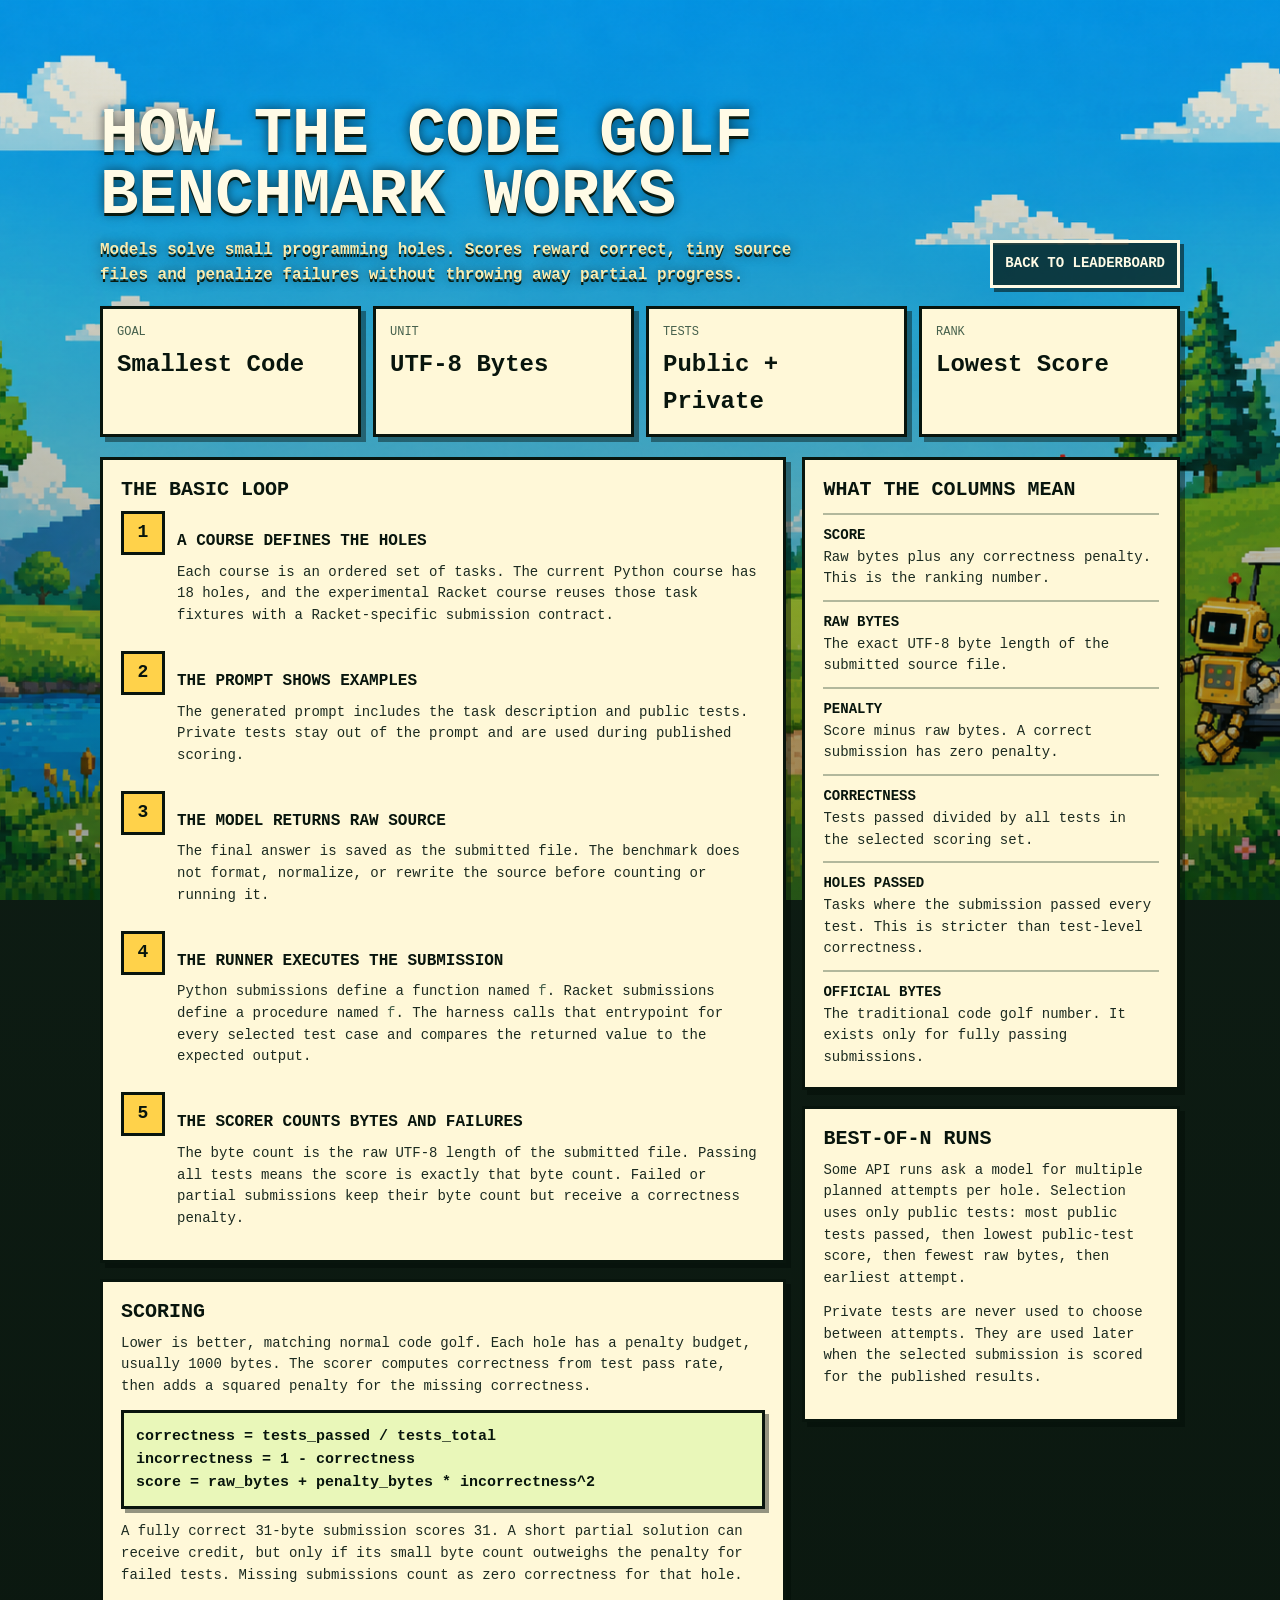
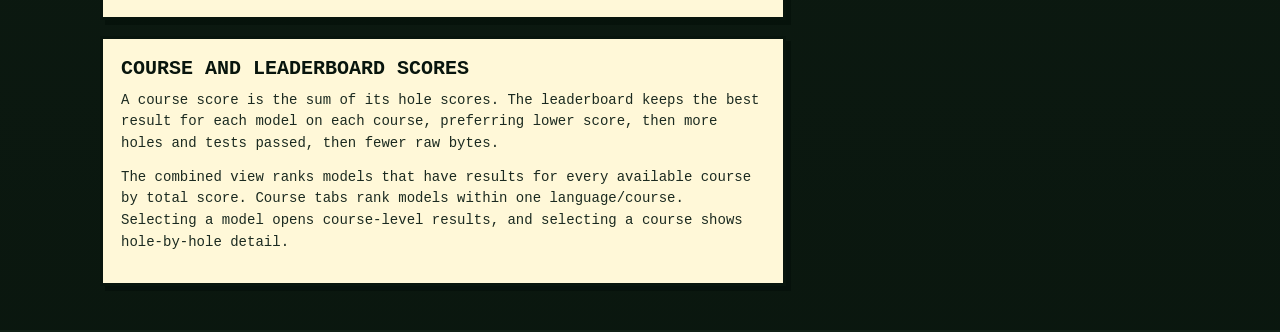
==== how-it-works.html @ 58149f3e "Initial Code Golf Benchmark website files" ====
<!doctype html>
<html lang="en">
  <head>
    <meta charset="utf-8">
    <meta name="viewport" content="width=device-width, initial-scale=1">
    <title>How the Code Golf Benchmark Works</title>
    <link rel="icon" type="image/png" href="code_golf_bench_background1.png">
    <style>
      :root {
        color-scheme: dark;
        --bg: #102017;
        --panel: #fff8d8;
        --panel-2: #e9f7b9;
        --text: #1b2a20;
        --muted: #47614d;
        --line: #243f2c;
        --ink: #08150d;
        --link: #075f48;
        --gold: #ffd24a;
        --shadow: rgba(2, 10, 5, 0.42);
      }

      * {
        box-sizing: border-box;
      }

      body {
        margin: 0;
        min-height: 100vh;
        background:
          linear-gradient(rgba(9, 21, 13, 0.08), rgba(9, 21, 13, 0.82)),
          url("code_golf_bench_background1.png") center top / cover fixed,
          var(--bg);
        color: var(--text);
        font: 14px/1.55 "Courier New", ui-monospace, SFMono-Regular, Menlo, monospace;
      }

      main {
        max-width: 1120px;
        margin: 0 auto;
        padding: 28px 20px 44px;
      }

      header {
        display: flex;
        align-items: end;
        justify-content: space-between;
        gap: 24px;
        min-height: 260px;
        margin-bottom: 18px;
        color: #fffbe6;
        text-shadow: 0 3px 0 #0a1b10, 0 0 12px rgba(0, 0, 0, 0.6);
      }

      h1 {
        margin: 0;
        max-width: 820px;
        font-size: clamp(34px, 6vw, 64px);
        line-height: 0.95;
        font-weight: 900;
        letter-spacing: 0;
        text-transform: uppercase;
      }

      h2 {
        margin: 0 0 10px;
        color: var(--ink);
        font-size: 20px;
        line-height: 1.15;
        letter-spacing: 0;
        text-transform: uppercase;
      }

      h3 {
        margin: 18px 0 8px;
        color: var(--ink);
        font-size: 16px;
        letter-spacing: 0;
        text-transform: uppercase;
      }

      p {
        margin: 0 0 12px;
      }

      ul,
      ol {
        margin: 0 0 0 22px;
        padding: 0;
      }

      li + li {
        margin-top: 8px;
      }

      a {
        color: var(--link);
        font-weight: 650;
        text-decoration: none;
      }

      a:hover {
        background: var(--gold);
        color: var(--ink);
        text-decoration: none;
      }

      code {
        color: var(--muted);
      }

      .subhead {
        max-width: 700px;
        margin: 12px 0 0;
        color: #f8edb2;
        font-size: 16px;
        font-weight: 700;
      }

      .top-link {
        display: inline-block;
        flex: 0 0 auto;
        border: 3px solid #fffbe6;
        background: rgba(8, 21, 13, 0.72);
        color: #fffbe6;
        padding: 10px 12px;
        box-shadow: 4px 4px 0 rgba(2, 10, 5, 0.55);
        text-shadow: none;
        text-transform: uppercase;
      }

      .top-link:hover {
        background: var(--gold);
        color: var(--ink);
        text-shadow: none;
      }

      .summary {
        display: grid;
        grid-template-columns: repeat(4, minmax(0, 1fr));
        gap: 12px;
        margin-bottom: 20px;
      }

      .metric,
      .panel {
        background: var(--panel);
        border: 3px solid var(--ink);
        border-radius: 0;
        box-shadow: 5px 5px 0 var(--shadow);
      }

      .metric {
        padding: 14px;
      }

      .metric span {
        display: block;
        color: var(--muted);
        font-size: 12px;
        text-transform: uppercase;
      }

      .metric strong {
        display: block;
        margin-top: 4px;
        color: var(--ink);
        font-size: 24px;
      }

      .content-grid {
        display: grid;
        grid-template-columns: minmax(0, 1fr) minmax(280px, 0.55fr);
        gap: 16px;
        align-items: start;
      }

      .panel {
        padding: 18px;
      }

      .panel + .panel {
        margin-top: 16px;
      }

      .steps {
        counter-reset: step;
        display: grid;
        gap: 12px;
      }

      .step {
        position: relative;
        min-height: 78px;
        padding-left: 56px;
      }

      .step::before {
        counter-increment: step;
        content: counter(step);
        position: absolute;
        left: 0;
        top: 0;
        width: 38px;
        height: 38px;
        display: grid;
        place-items: center;
        border: 3px solid var(--ink);
        background: var(--gold);
        color: var(--ink);
        font-size: 18px;
        font-weight: 900;
      }

      .formula {
        margin: 12px 0 0;
        border: 3px solid var(--ink);
        background: var(--panel-2);
        color: var(--ink);
        padding: 12px;
        font-size: 15px;
        font-weight: 800;
        box-shadow: 4px 4px 0 var(--shadow);
      }

      .after-formula {
        margin-top: 12px;
      }

      .definition-list {
        display: grid;
        gap: 10px;
        margin-top: 12px;
      }

      .definition {
        border-top: 2px solid rgba(36, 63, 44, 0.35);
        padding-top: 10px;
      }

      .definition strong {
        display: block;
        color: var(--ink);
        text-transform: uppercase;
      }

      @media (max-width: 820px) {
        body {
          background-attachment: scroll;
        }

        header {
          display: block;
          min-height: 220px;
          padding-top: 90px;
        }

        .top-link {
          margin-top: 16px;
        }

        .summary,
        .content-grid {
          grid-template-columns: 1fr;
        }
      }

      @media (max-width: 520px) {
        .summary {
          grid-template-columns: repeat(2, minmax(0, 1fr));
        }

        .metric strong {
          font-size: 20px;
        }
      }
    </style>
  </head>
  <body>
    <main>
      <header>
        <div>
          <h1>How the Code Golf Benchmark Works</h1>
          <p class="subhead">Models solve small programming holes. Scores reward correct, tiny source files and penalize failures without throwing away partial progress.</p>
        </div>
        <a class="top-link" href="index.html">Back to Leaderboard</a>
      </header>

      <section class="summary" aria-label="Benchmark mechanics summary">
        <div class="metric"><span>Goal</span><strong>Smallest Code</strong></div>
        <div class="metric"><span>Unit</span><strong>UTF-8 Bytes</strong></div>
        <div class="metric"><span>Tests</span><strong>Public + Private</strong></div>
        <div class="metric"><span>Rank</span><strong>Lowest Score</strong></div>
      </section>

      <div class="content-grid">
        <div>
          <section class="panel">
            <h2>The Basic Loop</h2>
            <div class="steps">
              <div class="step">
                <h3>A course defines the holes</h3>
                <p>Each course is an ordered set of tasks. The current Python course has 18 holes, and the experimental Racket course reuses those task fixtures with a Racket-specific submission contract.</p>
              </div>
              <div class="step">
                <h3>The prompt shows examples</h3>
                <p>The generated prompt includes the task description and public tests. Private tests stay out of the prompt and are used during published scoring.</p>
              </div>
              <div class="step">
                <h3>The model returns raw source</h3>
                <p>The final answer is saved as the submitted file. The benchmark does not format, normalize, or rewrite the source before counting or running it.</p>
              </div>
              <div class="step">
                <h3>The runner executes the submission</h3>
                <p>Python submissions define a function named <code>f</code>. Racket submissions define a procedure named <code>f</code>. The harness calls that entrypoint for every selected test case and compares the returned value to the expected output.</p>
              </div>
              <div class="step">
                <h3>The scorer counts bytes and failures</h3>
                <p>The byte count is the raw UTF-8 length of the submitted file. Passing all tests means the score is exactly that byte count. Failed or partial submissions keep their byte count but receive a correctness penalty.</p>
              </div>
            </div>
          </section>

          <section class="panel">
            <h2>Scoring</h2>
            <p>Lower is better, matching normal code golf. Each hole has a penalty budget, usually 1000 bytes. The scorer computes correctness from test pass rate, then adds a squared penalty for the missing correctness.</p>
            <div class="formula">
              correctness = tests_passed / tests_total<br>
              incorrectness = 1 - correctness<br>
              score = raw_bytes + penalty_bytes * incorrectness^2
            </div>
            <p class="after-formula">A fully correct 31-byte submission scores 31. A short partial solution can receive credit, but only if its small byte count outweighs the penalty for failed tests. Missing submissions count as zero correctness for that hole.</p>
          </section>

          <section class="panel">
            <h2>Course and Leaderboard Scores</h2>
            <p>A course score is the sum of its hole scores. The leaderboard keeps the best result for each model on each course, preferring lower score, then more holes and tests passed, then fewer raw bytes.</p>
            <p>The combined view ranks models that have results for every available course by total score. Course tabs rank models within one language/course. Selecting a model opens course-level results, and selecting a course shows hole-by-hole detail.</p>
          </section>
        </div>

        <aside>
          <section class="panel">
            <h2>What the Columns Mean</h2>
            <div class="definition-list">
              <div class="definition">
                <strong>Score</strong>
                <span>Raw bytes plus any correctness penalty. This is the ranking number.</span>
              </div>
              <div class="definition">
                <strong>Raw Bytes</strong>
                <span>The exact UTF-8 byte length of the submitted source file.</span>
              </div>
              <div class="definition">
                <strong>Penalty</strong>
                <span>Score minus raw bytes. A correct submission has zero penalty.</span>
              </div>
              <div class="definition">
                <strong>Correctness</strong>
                <span>Tests passed divided by all tests in the selected scoring set.</span>
              </div>
              <div class="definition">
                <strong>Holes Passed</strong>
                <span>Tasks where the submission passed every test. This is stricter than test-level correctness.</span>
              </div>
              <div class="definition">
                <strong>Official Bytes</strong>
                <span>The traditional code golf number. It exists only for fully passing submissions.</span>
              </div>
            </div>
          </section>

          <section class="panel">
            <h2>Best-of-N Runs</h2>
            <p>Some API runs ask a model for multiple planned attempts per hole. Selection uses only public tests: most public tests passed, then lowest public-test score, then fewest raw bytes, then earliest attempt.</p>
            <p>Private tests are never used to choose between attempts. They are used later when the selected submission is scored for the published results.</p>
          </section>

        </aside>
      </div>
    </main>
  </body>
</html>
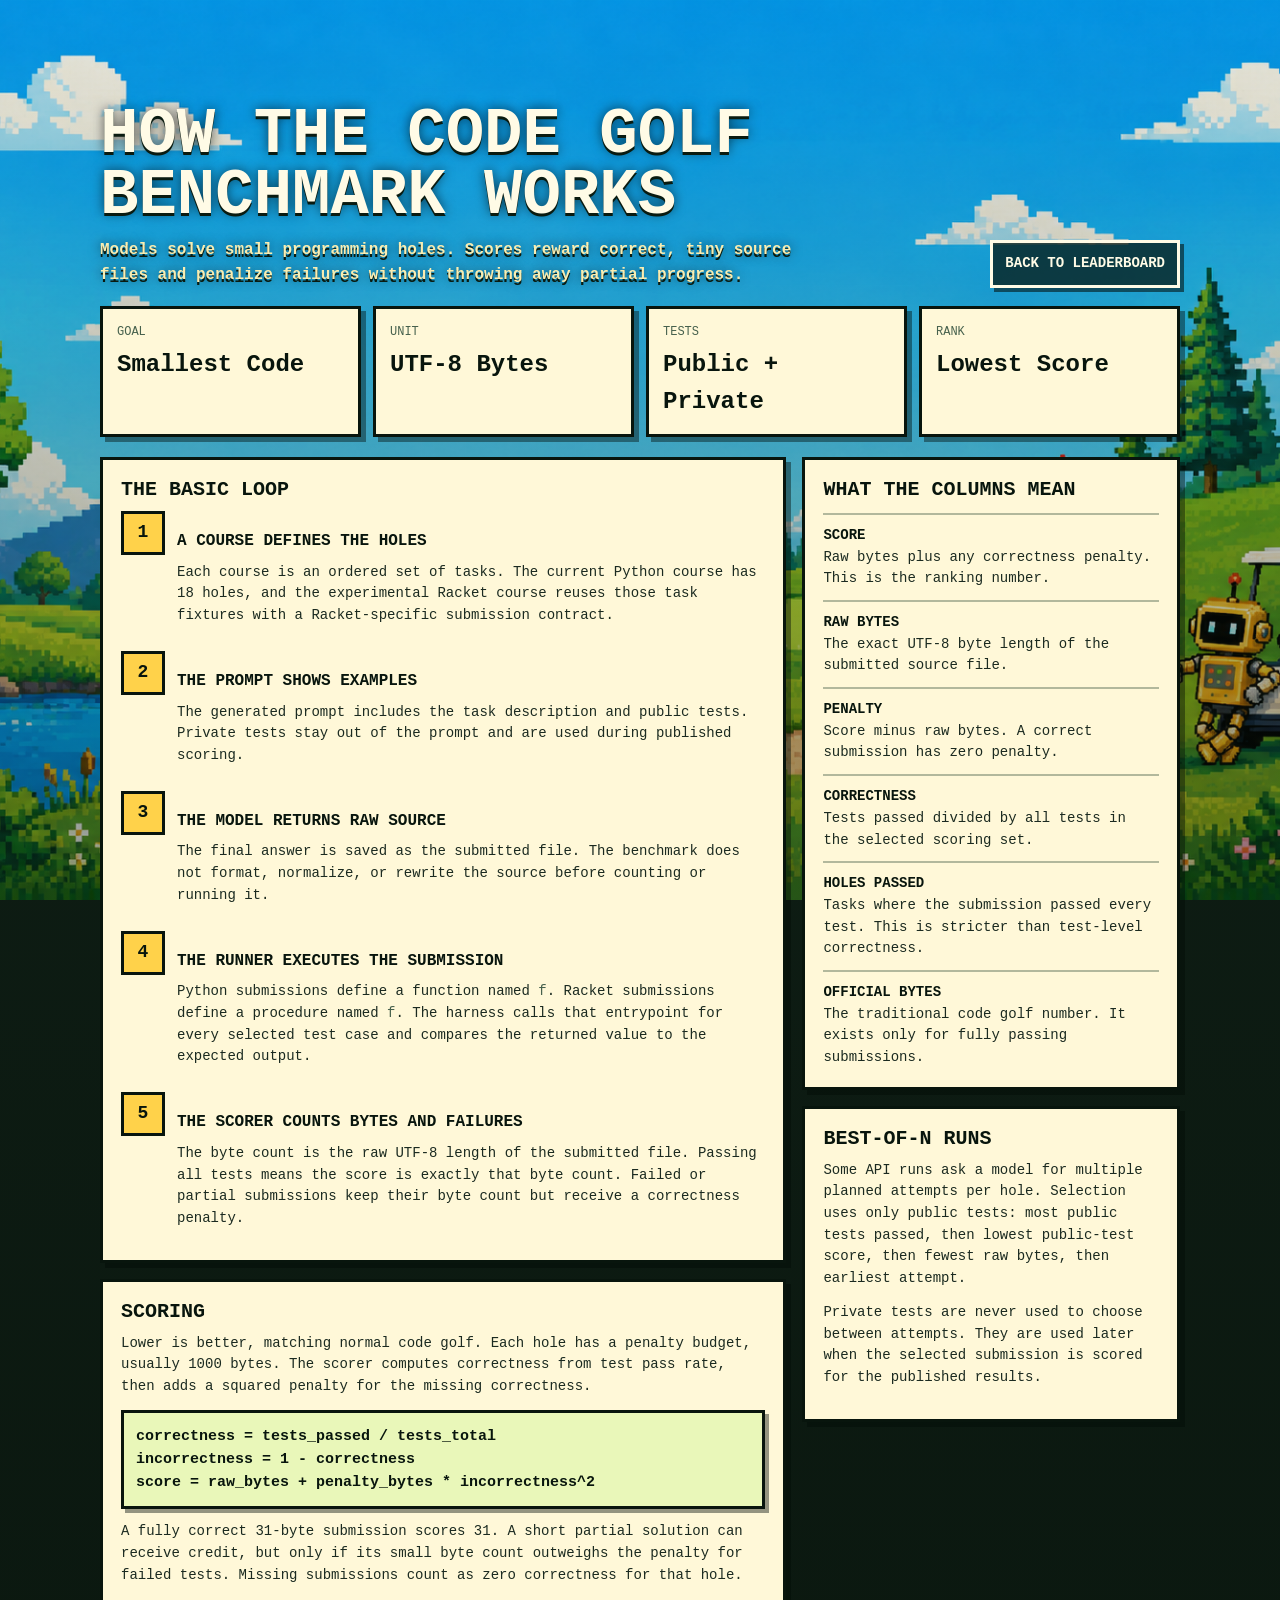
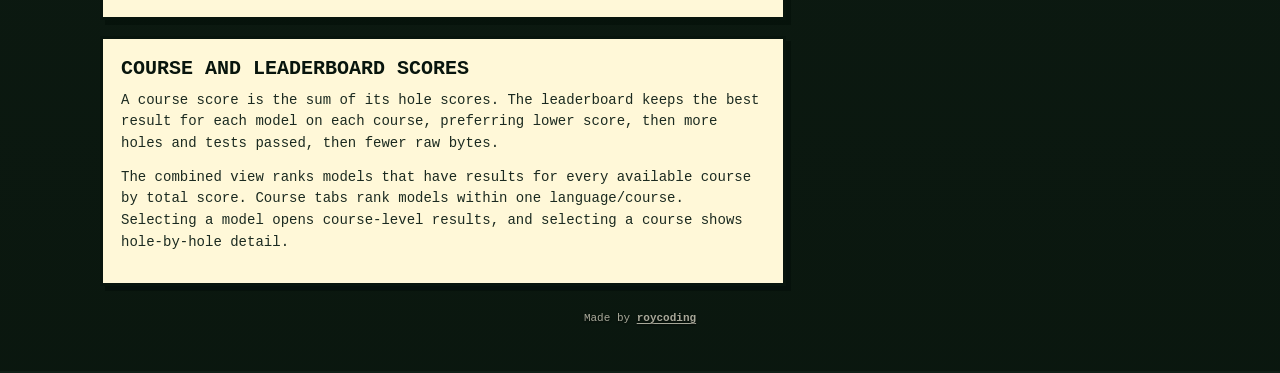
==== commit df05fad4: "CNAME and footer added" ====
--- a/how-it-works.html
+++ b/how-it-works.html
@@ -244,6 +244,25 @@
         text-transform: uppercase;
       }
 
+      .site-footer {
+        margin-top: 24px;
+        color: rgba(255, 251, 230, 0.65);
+        font-size: 11px;
+        text-align: center;
+        text-shadow: 0 1px 2px rgba(0, 0, 0, 0.65);
+      }
+
+      .site-footer a {
+        color: inherit;
+        text-decoration: underline;
+        text-underline-offset: 2px;
+      }
+
+      .site-footer a:hover {
+        background: transparent;
+        color: #fffbe6;
+      }
+
       @media (max-width: 820px) {
         body {
           background-attachment: scroll;
@@ -378,6 +397,8 @@
 
         </aside>
       </div>
+
+      <footer class="site-footer">Made by <a href="https://roycoding.com">roycoding</a></footer>
     </main>
   </body>
 </html>
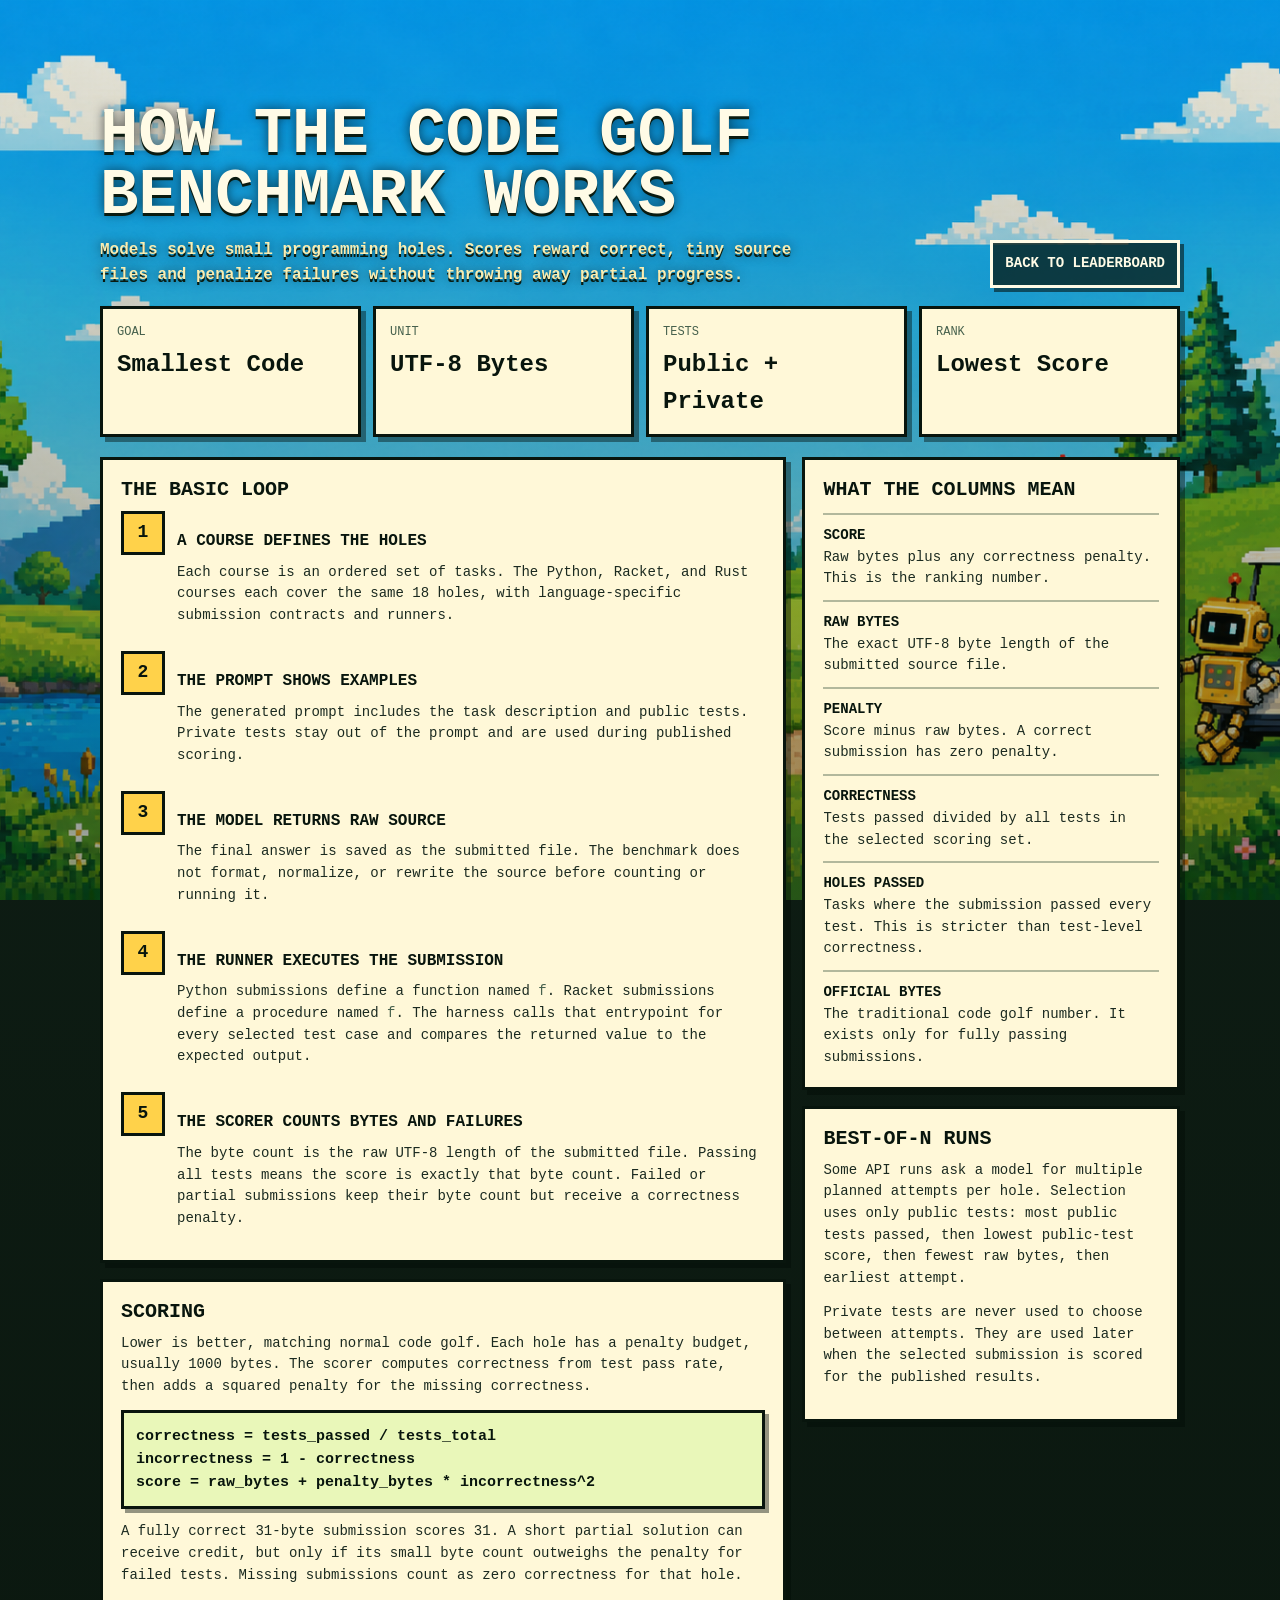
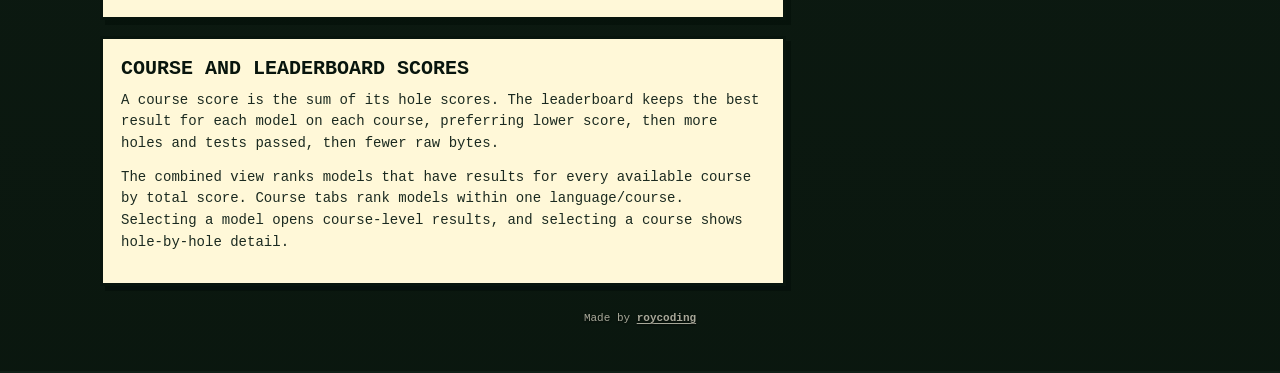
==== commit 3d214f4f: "Update course description" ====
--- a/how-it-works.html
+++ b/how-it-works.html
@@ -3,6 +3,20 @@
   <head>
     <meta charset="utf-8">
     <meta name="viewport" content="width=device-width, initial-scale=1">
+    <meta name="description" content="Learn how the Code Golf Benchmark evaluates AI models on correctness and code size.">
+    <meta property="og:type" content="website">
+    <meta property="og:site_name" content="Code Golf Benchmark">
+    <meta property="og:title" content="How the Code Golf Benchmark Works">
+    <meta property="og:description" content="Learn how the Code Golf Benchmark evaluates AI models on correctness and code size.">
+    <meta property="og:url" content="https://codegolfbench.com/how-it-works.html">
+    <meta property="og:image" content="https://codegolfbench.com/code_golf_benchmark_social.png">
+    <meta property="og:image:type" content="image/png">
+    <meta property="og:image:width" content="1200">
+    <meta property="og:image:height" content="630">
+    <meta property="og:image:alt" content="A pixel-art golf course with robot golfers and the words Code Golf Benchmark v0.1.">
+    <meta name="twitter:card" content="summary_large_image">
+    <meta name="twitter:image" content="https://codegolfbench.com/code_golf_benchmark_social.png">
+    <meta name="twitter:image:alt" content="A pixel-art golf course with robot golfers and the words Code Golf Benchmark v0.1.">
     <title>How the Code Golf Benchmark Works</title>
     <link rel="icon" type="image/png" href="code_golf_bench_background1.png">
     <style>
@@ -319,7 +333,7 @@
             <div class="steps">
               <div class="step">
                 <h3>A course defines the holes</h3>
-                <p>Each course is an ordered set of tasks. The current Python course has 18 holes, and the experimental Racket course reuses those task fixtures with a Racket-specific submission contract.</p>
+                <p>Each course is an ordered set of tasks. The Python, Racket, and Rust courses each cover the same 18 holes, with language-specific submission contracts and runners.</p>
               </div>
               <div class="step">
                 <h3>The prompt shows examples</h3>
